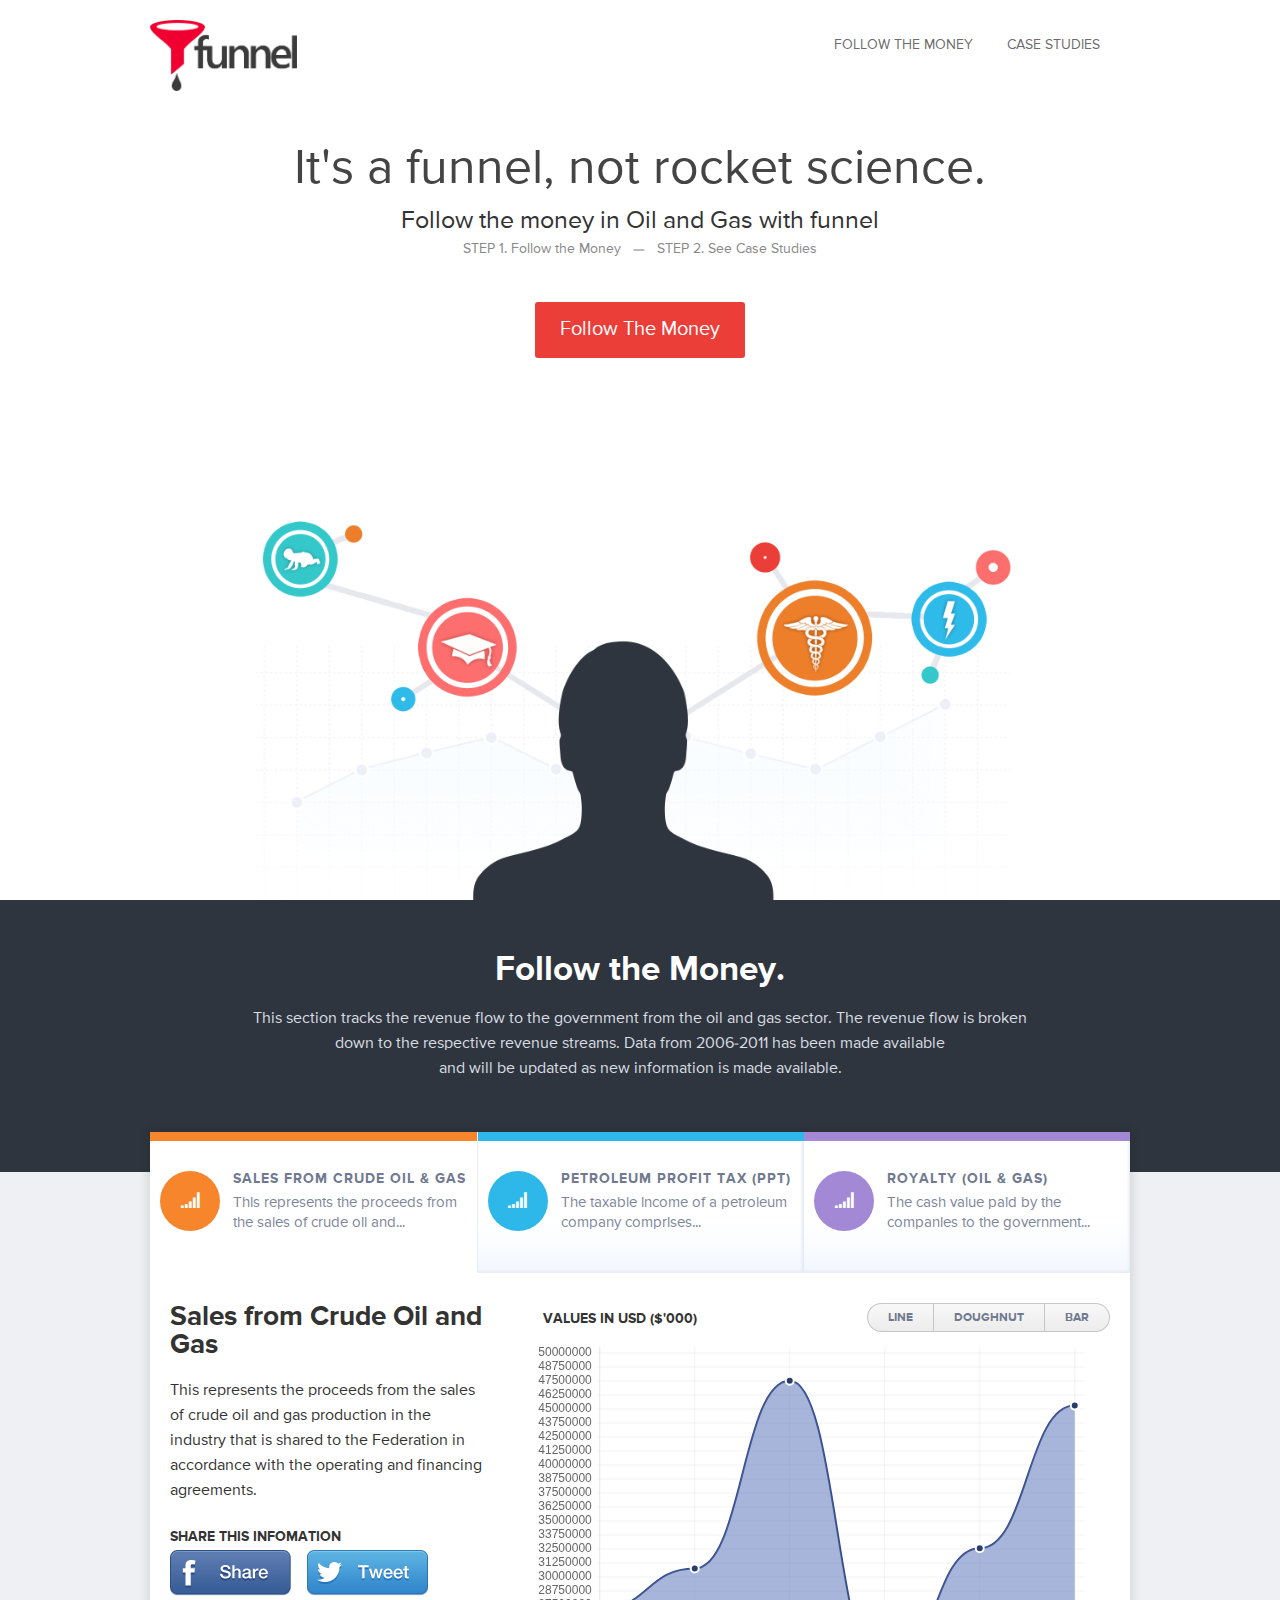
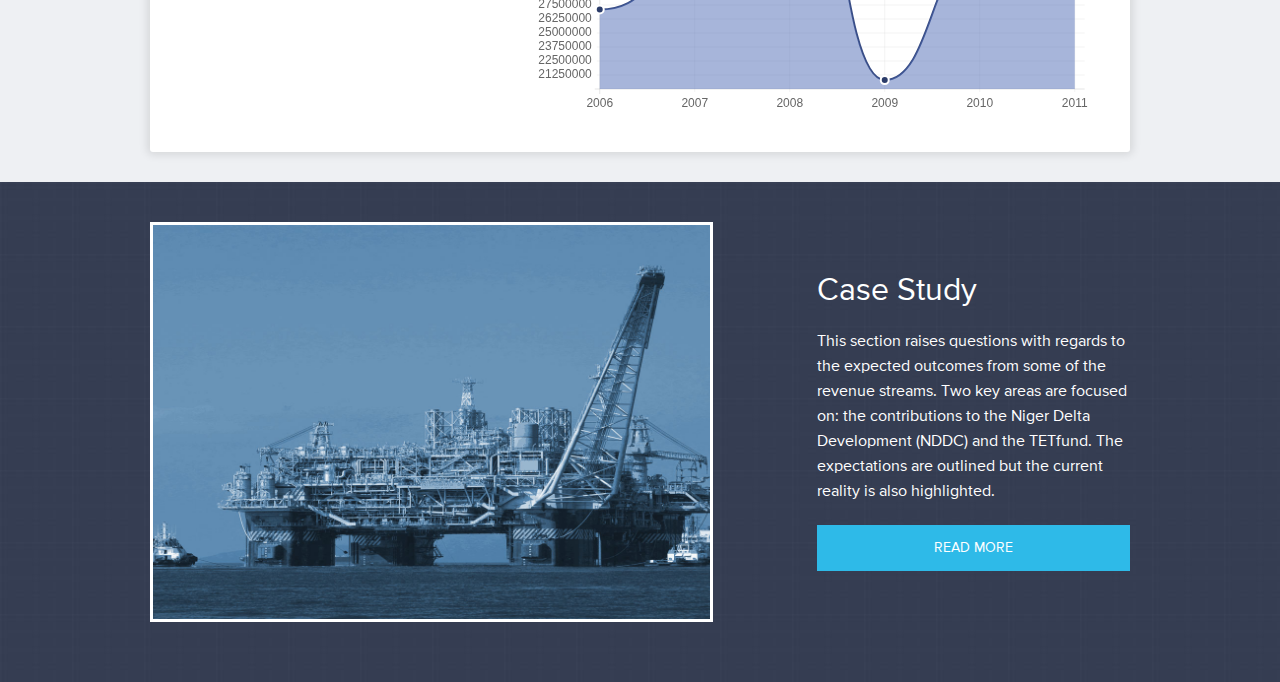
==== index.html @ 8d78d1a8 "DONE" ====
<!DOCTYPE html>
<html>
  <head>
    <meta charset="utf-8">
    <meta name="description" content="">
    <meta name="viewport" content="width=device-width, initial-scale=1">
    <title>Funnel</title>
    <link rel="stylesheet" href="css/gumby.min.css">
    <link rel="stylesheet" href="css/jquery.bxslider.css">
    <link rel="stylesheet" href="css/home.css">
    <link rel="stylesheet" type="text/css" href="css/font-awesome.min.css">
    <!-- FontAwesome support for IE7 -->
    <!--[if lt IE 8]>
      <link rel=stylesheet href="css/font-awesome-ie7.min.css">
    <![endif]-->
    <link rel="stylesheet" href="css/style.css">
    
    <link rel="stylesheet" href="css/new.css">

    <script src="js/libs/jquery-1.8.3.min.js"></script>
    <script src="js/jquery.easing.1.2.js"></script>
    <script src="js/libs/modernizr-2.6.2.min.js"></script>
    <script src="js/imgliquid-min.js"></script>
    <script src="js/libs/gumby.min.js"></script>
    <script src="js/libs/gumby.init.js"></script>
    <script src="js/jquery.bxslider.min.js"></script>
    <script src="js/main.js"></script>
    <script src="js/Chart.min.js"></script>
    <script src="js/funnel-data.js"></script>
    <script src="js/funnel.js"></script>
    
    <script src="js/jquery.anchor-smooth.js"></script>
    <script src="js/new.js"></script>
  </head>
  <body>
  	<div class="page-wrap">
  		<!-- Home Section
      ================================================== -->
  		<section class="home">
  			<div class="container">
  				<div class="row">
                    <div class="twelve columns alpha">
                        <div class="two columns logo">
                            <a href="/dev/funnel/"><img src="img/logo.png" /></a>
                        </div>

                        <div class="seven columns pull_right push_three">
                            <nav class="main-nav">
                                <ul>
                                    <li><a href="#follow-money">follow the money</a></li>
                                    <li><a href="#case-study">case studies</a></li>
                                </ul>
                            </nav>
                        </div>
                    </div>
                    <div class="eleven columns centered home-blurb">
          			    <h1>It's a funnel, not rocket science.</h1>
                        <p>Follow the money in Oil and Gas with funnel
                        <br>
                        <small style="color: #888;">STEP 1. Follow the Money &nbsp;&nbsp;—&nbsp;&nbsp; STEP 2. See Case Studies</small>
                        </p>

                        <div class="three columns centered home-button">
                           <a href="#follow-money">Follow The Money</a>
                        </div>
                    </div>
  				</div>
  			</div>
  		</section>
  		<!-- / home -->

  		<!-- Main Navigation
      ================================================== -->
      <nav class="main-nav" style="display:none">
      	<ul>
      		<li><a href="">follow the money</a></li>
      		<li><a href="">case studies</a></li>
      	</ul>
      </nav>
      <!-- / main-nav -->

      <!-- Follow the Money
      ================================================== -->
      <section class="follow-money" id="follow-money">
      	<div class="section-head">
      		<div class="row">
	      		<h2>Follow the Money.</h2>
	      		<p>This section tracks the revenue flow to the government from the oil and gas sector. The revenue flow is broken <br>down to the respective revenue streams. Data from 2006-2011 has been made available<br> and will be updated as new information is made available.</p>
      		</div>
      	</div>
      	<div class="row data-stage clearfix">
      		<div class="data-tab">
	      		<div class="container">
	      			<div class="carousel-nav">
	      				<a href="" class="prev">
	      					<i class="icon-chevron-sign-left icon-large"></i>
	      				</a>
	      				<a href="" class="next">
	      					<i class="icon-chevron-sign-right icon-large"></i>
	      				</a>
	      			</div>
		      		<ul class="revenue-tabs">
		      			<li class="a revenue-stream active" data-stream="Sales from Crude Oil and Gas" data-content="This represents the proceeds from the sales of crude oil and gas production in the industry that is shared to the Federation in accordance with the operating and financing agreements.">
		      				<a href="">
			      				<div class="tab-cap"></div>
			      				<div class="tab-copy">
			      					<div class="icon"><i class="icon-signal icon-large"></i></div>
				      				<h3>Sales from Crude Oil & Gas</h3>
				      				<p>This represents the proceeds from the sales of crude oil and...</p>
				      			</div>
			      			</a>
		      			</li>
		      			<li class="b revenue-stream" data-stream="Petroleum Profit Tax (PPT)" data-content="The taxable income of a petroleum company comprises proceeds from the sale of oil and related substances used by the company in its own refineries plus any other income of the company incidental to and arising from its petroleum operations.">
		      				<a href="">
			      				<div class="tab-cap"></div>
			      				<div class="tab-copy">
			      					<div class="icon"><i class="icon-signal icon-large"></i></div>
				      				<h3>Petroleum Profit Tax (PPT)</h3>
				      				<p>The taxable income of a petroleum company comprises...
                      </p>
			      				</div>
		      				</a>
		      			</li>
		      			<li class="c revenue-stream" data-stream="Royalty (Oil & Gas)" data-content="The cash value paid by the companies to the government based on a percentage of gross production from the property, free and clear of all costs. Royalties for oil and gas received by the government over the years have been outlined here.">
		      				<a href="">
			      				<div class="tab-cap"></div>
			      				<div class="tab-copy">
			      					<div class="icon"><i class="icon-signal icon-large"></i></div>
				      				<h3>Royalty (Oil &amp; Gas)</h3>
			      					<p>The cash value paid by the companies to the government...</p>
			      				</div>
		      				</a>
		      			</li>
    			 		<li class="a revenue-stream" data-stream="Contributions to NDDC" data-content="The Niger Delta Development Commission (NDDC) is an agency established in 2000 with the primary aim of developing the Niger Delta region, learn more about them <a href='http://www.nddc.gov.ng/' target='_blank'>here</a>.<br><br>All companies operating in the region are required to contribute 3% of their total annual budget to NDDC in order to fund its operations.">
		      				<a href="">
			      				<div class="tab-cap"></div>
			      				<div class="tab-copy">
			      					<div class="icon"><i class="icon-signal icon-large"></i></div>
				      				<h3>Contributions to NDDC</h3>
				      				<p>The NDDC is an agency established in 2000 with the...</p>
				      			</div>
			      			</a>
		      			</li>
		      			<li class="b revenue-stream" data-stream="Education Tax" data-content="An education tax of 2% of assessable profits is imposed on all companies incorporated in Nigeria. This tax is viewed as a social obligation placed on all companies in ensuring that they contribute their own quota in developing educational facilities in the country.">
		      				<a href="">
			      				<div class="tab-cap"></div>
			      				<div class="tab-copy">
			      					<div class="icon"><i class="icon-signal icon-large"></i></div>
				      				<h3>Education Tax</h3>
				      				<p>An education tax of 2% of assessable profits is imposed...</p>
			      				</div>
		      				</a>
		      			</li>
		      			<li class="c revenue-stream" data-stream="Companies Income Tax" data-content="This is payable for each year of assessment of the profits of any company at a rate of 30%. These include profits accruing in, derived form brought into or received from a trade, business or investment.">
		      				<a href="">
			      				<div class="tab-cap"></div>
			      				<div class="tab-copy">
			      					<div class="icon"><i class="icon-signal icon-large"></i></div>
				      				<h3>Companies Income Tax</h3>
			      					<p>This is payable for each year of assessment of the profits...</p>
			      				</div>
		      				</a>
		      			</li>
		      			<li class="a revenue-stream" data-stream="PAYE" data-content="A withholding tax on income payments to employees. Amounts withheld are treated as advance payments of income tax due. They are refundable to the extent they exceed tax as determined on tax returns. PAYE may include withholding the employee portion of insurance contributions or similar social benefit taxes." data-explanation="PAYE (Pay As You Earn) is the system that HM Revenue & Customs (HMRC) uses to collect Income Tax and National Insurance contributions from employees (including directors of limited companies).">
		      				<a href="">
			      				<div class="tab-cap"></div>
			      				<div class="tab-copy">
			      					<div class="icon"><i class="icon-signal icon-large"></i></div>
				      				<h3>PAYE</h3>
				      				<p>A withholding tax on income payments to employees. Amounts...</p>
				      			</div>
			      			</a>
		      			</li>
		      			<li class="b revenue-stream" data-stream="Signature Bonuses" data-content="Payment is made up front to the host country for the right to develop a block commercially before work begins. This system is a widely recognised and legally accepted way for an oil company to secure the right to explore a certain field or block. It is also important to note that paying a signature bonus for a licence does not necessarily imply future revenues for the company from oil production in the same licence." data-explanation="The signature bonus system is common in many oil-producing countries. A payment is made up front to the host country for the right to develop a block commercially before work begins.">
		      				<a href="">
			      				<div class="tab-cap"></div>
			      				<div class="tab-copy">
			      					<div class="icon"><i class="icon-signal icon-large"></i></div>
				      				<h3>Signature Bonuses</h3>
				      				<p>Payment is made up front to the host country for the right to...</p>
			      				</div>
		      				</a>
		      			</li>
		      		</ul>
	      		</div>
	      	</div>
	      	<div class="data-content clearfix twelve columns">
	      		<div class="four columns">
	      			<h4 class="revenue-header">
	      				<span class="revenue-explanation-cont">
		      				<span class="revenue-explanation">
		      					<span class="triangle"></span>
		      				</span>
		      			</span>
	      				<span class="revenue-span">Sales from Crude Oil and Gas</span>
	      			</h4>
	      			<p class="revenue-content">This represents the proceeds from the sales of crude oil and gas production in the industry that is shared to the Federation in accordance with the operating and financing agreements.</p>
	      			<div class="share">
	      				<strong>SHARE THIS INFOMATION</strong>
		      			<ul class="socialShare">
									<li>
										<a href="http://www.facebook.com/sharer/sharer.php?u=" target="_blank" class="shareFb" onclick="return popitup('http://www.facebook.com/sharer/sharer.php?u=http://startupsthisishowdesignworks.com/')">Share (f)</a>
									</li>
									<li>
										<a href="http://twitter.com/intent/tweet?url=http://startupsthisishowdesignworks.com/&amp;text=Startups, This Is How Design Works: A guide to understanding digital %26 physical product design for startups%20by%20@wr&amp;related=wr" target="_blank" class="shareTw">Share (t)</a>
									</li>
								</ul>
							</div>
	      		</div>
	      		<div class="eight columns data-charts">
	      			<div class="controls clearfix">
		      			<span class="key-label"><strong>VALUES IN USD ($'000)</strong></span>
		      			<div class="pills">
		      				<ul>
		      					<li class="left-pill chart-style" data-chart="line"><a href="">Line</a></li>
		      					<li class="chart-style" data-chart="doughnut"><a href="">Doughnut</a></li>
		      					<li class="right-pill chart-style" data-chart="bar"><a href="">Bar</a></li>
		      				</ul>
		      			</div>
	      			</div>
	      			<div id"chart-div" style="width: 570px;height:370px">
	      				<canvas id="chart" width="570" height="370"></canvas>
	      			</div>
	      			<ul class="legend">
	      				<li>2006</li>
	      			    <li>2007</li>
	      			    <li>2008</li>
	      			    <li>2009</li>
	      			    <li>2010</li>
	      			    <li>2011</li>
	      			</ul>
	      		</div>
	      	</div>
      	</div>
      </section>
      <section class="case-study" id="case-study">
        <div class="container">
          <div class="row">
            <div class="seven columns">
              <div class="image">
                <img src="img/oil.jpg" alt="">
              </div>
            </div>
            <div class="four columns push_one case-content">
              <h2> Case Study </h2>
              <p>This section raises questions with regards to the expected outcomes from some of the revenue streams. Two key areas are focused on: the contributions to the Niger Delta Development (NDDC) and the TETfund. The expectations are outlined but the current reality is also highlighted.</p>
              <div>
                 <a href="case-study.html">Read More</a>
              </div>
            </div>
          </div>
        </div>
      </section>

  	</div>

    <script>
    	$(function() {
    		var slider = $('.revenue-tabs').bxSlider({
				  minSlides: 3,
				  maxSlides: 3,
				  slideWidth: 980,
				  slideMargin: 0,
				  pager: false,
				  infiniteLoop: false,
				  pagerType: 'short'
				});

				$("a.next").on("click", function() {
					slider.goToNextSlide();
					return false;
				})
				$("a.prev").on("click", function() {
					slider.goToPrevSlide();
					return false;
				})
    	});
    </script>
  </body>
</html>
---- css/gumby.min.css ----
@charset "UTF-8";html,body,div,span,applet,object,iframe,h1,h2,h3,h4,h5,h6,p,blockquote,pre,a,abbr,acronym,address,big,cite,code,del,dfn,em,img,ins,kbd,q,s,samp,small,strike,strong,sub,sup,tt,var,b,u,i,center,dl,dt,dd,ol,ul,li,fieldset,form,label,legend,table,caption,tbody,tfoot,thead,tr,th,td,article,aside,canvas,details,embed,figure,figcaption,footer,header,hgroup,menu,nav,output,ruby,section,summary,time,mark,audio,video{margin:0;padding:0;border:0;font:inherit;font-size:100%;vertical-align:baseline}html{line-height:1}ol,ul{list-style:none}table{border-collapse:collapse;border-spacing:0}caption,th,td{text-align:left;font-weight:normal;vertical-align:middle}q,blockquote{quotes:none}q:before,q:after,blockquote:before,blockquote:after{content:"";content:none}a img{border:0}article,aside,details,figcaption,figure,footer,header,hgroup,menu,nav,section,summary{display:block}* html{font-size:87.5%}html{font-size:14px;line-height:1.85714em}html *{-webkit-box-sizing:border-box;-moz-box-sizing:border-box;box-sizing:border-box}body{background:white;font-family:"Helvetica Neue", Helvetica, Arial, sans-serif;font-weight:400;color:#555;position:relative;-webkit-font-smoothing:antialiased}@media only screen and (max-width:767px){body{-webkit-text-size-adjust:none;-ms-text-size-adjust:none;width:100%;min-width:0}}.ie9{font-family:"Helvetica Neue", Helvetica, Arial, sans-serif}.ie9 *{font-family:"Helvetica Neue", Helvetica, Arial, sans-serif}.hide{display:none}.hide.active,.show{display:block}.fixed{position:fixed}@media only screen and (max-width:768px){.fixed{position:relative!important}}h1,h2,h3,h4,h5,h6{font-family:"Helvetica Neue", Helvetica, Arial, sans-serif;font-weight:Normal;color:#444;text-rendering:optimizeLegibility;padding-top:.312em;line-height:1.32043em;padding-bottom:.312em}h1 a,h2 a,h3 a,h4 a,h5 a,h6 a{color:#d04526}@media only screen and (max-width:767px){h1,h2,h3,h4,h5,h6{word-wrap:break-word}}h1{font-size:59px;font-size:3.6875rem}h1.xlarge{font-size:96px;font-size:6rem}h1.xxlarge{font-size:126px;font-size:7.875rem}h1.absurd{font-size:155px;font-size:9.6875rem}h2{font-size:37px;font-size:2.3125rem}h3{font-size:30px;font-size:1.875rem}h4{font-size:23px;font-size:1.4375rem}h5{font-size:18px;font-size:1.125rem}h6{font-size:14px;font-size:.875rem}@media only screen and (max-width:767px){h1{font-size:37px;font-size:2.3125rem}h2{font-size:36px;font-size:2.25rem}}.subhead{color:#777;font-weight:normal;margin-bottom:20px}p{font-family:"Helvetica Neue", Helvetica, Arial, sans-serif;font-weight:400;font-size:14px;font-size:.875rem;margin-bottom:13px;line-height:1.85714em}p.lead{font-size:17.5px;font-size:1.09375rem;margin-bottom:18px}@media only screen and (max-width:768px){p{font-size:15.4px;font-size:.9625rem;line-height:1.85714em}}a{color:#d04526;text-decoration:none;outline:0;line-height:inherit}a:hover{color:#c03d20}ul,ol{margin-bottom:.312em}ul{list-style:none outside}ol{list-style:decimal;margin-left:30px}ul.square,ul.circle,ul.disc{margin-left:25px}ul.square{list-style:square outside}ul.circle{list-style:circle outside}ul.disc{list-style:disc outside}ul ul{margin:4px 0 5px 25px}ol ol{margin:4px 0 5px 30px}li{padding-bottom:.312em}ul.large li{line-height:21px}dl dt{font-weight:bold;font-size:14px;font-size:.875rem}@media only screen and (max-width:768px){ul,ol,dl,p{text-align:left}}em{font-style:italic;line-height:inherit}strong{font-weight:700;line-height:inherit}small{font-size:56.4%;line-height:inherit}h1 small,h2 small,h3 small,h4 small,h5 small{color:#777}blockquote{line-height:20px;color:#777;margin:0 0 18px;padding:9px 20px 0 19px;border-left:5px solid #ccc}blockquote p{line-height:20px;color:#777}blockquote cite{display:block;font-size:12px;font-size:1.2rem;color:#555}blockquote cite:before{content:"\2014 \0020"}blockquote cite a{color:#555}blockquote cite a:visited{color:#555}hr{border:1px solid #ccc;clear:both;margin:16px 0 18px;height:0}abbr,acronym{text-transform:uppercase;font-size:90%;color:#222;border-bottom:1px solid #ccc;cursor:help}abbr{text-transform:none}@media print{*{background:transparent!important;color:black!important;text-shadow:none!important;filter:none!important;-ms-filter:none!important}p a{color:#555!important;text-decoration:underline}p a:visited{color:#555!important;text-decoration:underline}p a[href]:after{content:" (" attr(href) ")"}abbr[title]:after{content:" (" attr(title) ")"}.ir a:after{content:""}a[href^="javascript:"]:after,a[href^="#"]:after{content:""}pre,blockquote{border:1px solid #999;page-break-inside:avoid}thead{display:table-header-group}tr,img{page-break-inside:avoid}@page{margin:.5cm}p,h2,h3{orphans:3;widows:3}h2,h3{page-break-after:avoid}}.row{width:100%;max-width:980px;min-width:320px;margin:0 auto}@media only screen and (max-width:1000px){.row{padding:0 20px}}.row .row{min-width:0}@media only screen and (max-width:1000px){.row .row{padding:0}}.column,.columns{margin-left:2.04082%;float:left;min-height:1px;position:relative;-webkit-box-sizing:border-box;-moz-box-sizing:border-box;box-sizing:border-box}.column:first-child,.columns:first-child,.alpha{margin-left:0}.column.omega,.columns.omega{float:right}.row .one.column,.row .one.columns,.sixteen.colgrid .row .one.columns{width:6.46259%}.row .two.columns{width:14.96599%}.row .three.columns{width:23.46939%}.row .four.columns{width:31.97279%}.row .five.columns{width:40.47619%}.row .six.columns{width:48.97959%}.row .seven.columns{width:57.48299%}.row .eight.columns{width:65.98639%}.row .nine.columns{width:74.4898%}.row .ten.columns{width:82.9932%}.row .eleven.columns{width:91.4966%}.row .twelve.columns{width:100%}.row .push_one{margin-left:10.54422%}.row .push_one:first-child{margin-left:8.5034%}.row .push_two{margin-left:19.04762%}.row .push_two:first-child{margin-left:17.0068%}.row .push_three{margin-left:27.55102%}.row .push_three:first-child{margin-left:25.5102%}.row .push_four{margin-left:36.05442%}.row .push_four:first-child{margin-left:34.01361%}.row .push_five{margin-left:44.55782%}.row .push_five:first-child{margin-left:42.51701%}.row .push_six{margin-left:53.06122%}.row .push_six:first-child{margin-left:51.02041%}.row .push_seven{margin-left:61.56463%}.row .push_seven:first-child{margin-left:59.52381%}.row .push_eight{margin-left:70.06803%}.row .push_eight:first-child{margin-left:68.02721%}.row .push_nine{margin-left:78.57143%}.row .push_nine:first-child{margin-left:76.53061%}.row .push_ten{margin-left:87.07483%}.row .push_ten:first-child{margin-left:85.03401%}.row .push_eleven{margin-left:95.57823%}.row .push_eleven:first-child{margin-left:93.53741%}.row .one.centered{margin-left:46.76871%}.row .two.centered{margin-left:42.51701%}.row .three.centered{margin-left:38.26531%}.row .four.centered{margin-left:34.01361%}.row .five.centered{margin-left:29.7619%}.row .six.centered{margin-left:25.5102%}.row .seven.centered{margin-left:21.2585%}.row .eight.centered{margin-left:17.0068%}.row .nine.centered{margin-left:12.7551%}.row .ten.centered{margin-left:8.5034%}.row .eleven.centered{margin-left:4.2517%}.sixteen.colgrid .row .one.column,.sixteen.colgrid .row .one.columns{width:4.33673%}.sixteen.colgrid .row .two.columns{width:10.71429%}.sixteen.colgrid .row .three.columns{width:17.09184%}.sixteen.colgrid .row .four.columns{width:23.46939%}.sixteen.colgrid .row .five.columns{width:29.84694%}.sixteen.colgrid .row .six.columns{width:36.22449%}.sixteen.colgrid .row .seven.columns{width:42.60204%}.sixteen.colgrid .row .eight.columns{width:48.97959%}.sixteen.colgrid .row .nine.columns{width:55.35714%}.sixteen.colgrid .row .ten.columns{width:61.73469%}.sixteen.colgrid .row .eleven.columns{width:68.11224%}.sixteen.colgrid .row .twelve.columns{width:74.4898%}.sixteen.colgrid .row .thirteen.columns{width:80.86735%}.sixteen.colgrid .row .fourteen.columns{width:87.2449%}.sixteen.colgrid .row .fifteen.columns{width:93.62245%}.sixteen.colgrid .row .sixteen.columns{width:100%}.sixteen.colgrid .row .push_one{margin-left:8.41837%}.sixteen.colgrid .row .push_one:first-child{margin-left:6.37755%}.sixteen.colgrid .row .push_two{margin-left:14.79592%}.sixteen.colgrid .row .push_two:first-child{margin-left:12.7551%}.sixteen.colgrid .row .push_three{margin-left:21.17347%}.sixteen.colgrid .row .push_three:first-child{margin-left:19.13265%}.sixteen.colgrid .row .push_four{margin-left:27.55102%}.sixteen.colgrid .row .push_four:first-child{margin-left:25.5102%}.sixteen.colgrid .row .push_five{margin-left:33.92857%}.sixteen.colgrid .row .push_five:first-child{margin-left:31.88776%}.sixteen.colgrid .row .push_six{margin-left:40.30612%}.sixteen.colgrid .row .push_six:first-child{margin-left:38.26531%}.sixteen.colgrid .row .push_seven{margin-left:46.68367%}.sixteen.colgrid .row .push_seven:first-child{margin-left:44.64286%}.sixteen.colgrid .row .push_eight{margin-left:53.06122%}.sixteen.colgrid .row .push_eight:first-child{margin-left:51.02041%}.sixteen.colgrid .row .push_nine{margin-left:59.43878%}.sixteen.colgrid .row .push_nine:first-child{margin-left:57.39796%}.sixteen.colgrid .row .push_ten{margin-left:65.81633%}.sixteen.colgrid .row .push_ten:first-child{margin-left:63.77551%}.sixteen.colgrid .row .push_eleven{margin-left:72.19388%}.sixteen.colgrid .row .push_eleven:first-child{margin-left:70.15306%}.sixteen.colgrid .row .push_twelve{margin-left:78.57143%}.sixteen.colgrid .row .push_twelve:first-child{margin-left:76.53061%}.sixteen.colgrid .row .push_thirteen{margin-left:84.94898%}.sixteen.colgrid .row .push_thirteen:first-child{margin-left:82.90816%}.sixteen.colgrid .row .push_fourteen{margin-left:91.32653%}.sixteen.colgrid .row .push_fourteen:first-child{margin-left:89.28571%}.sixteen.colgrid .row .push_fifteen{margin-left:97.70408%}.sixteen.colgrid .row .push_fifteen:first-child{margin-left:95.66327%}.sixteen.colgrid .row .one.centered{margin-left:47.83163%}.sixteen.colgrid .row .two.centered{margin-left:44.64286%}.sixteen.colgrid .row .three.centered{margin-left:41.45408%}.sixteen.colgrid .row .four.centered{margin-left:38.26531%}.sixteen.colgrid .row .five.centered{margin-left:35.07653%}.sixteen.colgrid .row .six.centered{margin-left:31.88776%}.sixteen.colgrid .row .seven.centered{margin-left:28.69898%}.sixteen.colgrid .row .eight.centered{margin-left:25.5102%}.sixteen.colgrid .row .nine.centered{margin-left:22.32143%}.sixteen.colgrid .row .ten.centered{margin-left:19.13265%}.sixteen.colgrid .row .eleven.centered{margin-left:15.94388%}.sixteen.colgrid .row .twelve.centered{margin-left:12.7551%}.sixteen.colgrid .row .thirteen.centered{margin-left:9.56633%}.sixteen.colgrid .row .fourteen.centered{margin-left:6.37755%}.sixteen.colgrid .row .fifteen.centered{margin-left:3.18878%}.pull_right{float:right}.pull_left{float:left}img,object,embed{max-width:100%;height:auto}img{-ms-interpolation-mode:bicubic}#map_canvas img,.map_canvas img{max-width:none!important}.tiles{display:block;overflow:hidden}.tiles>li{display:block;height:auto;float:left;padding-bottom:0}.tiles.two_up{margin-left:-4%}.tiles.two_up>li{margin-left:4%;width:46%}.tiles.three_up,.tiles.four_up{margin-left:-2%}.tiles.three_up>li{margin-left:2%;width:31.3%}.tiles.four_up>li{margin-left:2%;width:23%}.tiles.five_up{margin-left:-1.5%}.tiles.five_up>li{margin-left:1.5%;width:18.5%}.clearfix{*zoom:1}.clearfix:before,.clearfix:after{content:"";display:table}.clearfix:after{clear:both}.row{*zoom:1}.row:before,.row:after{content:"";display:table}.row:after{clear:both}.valign{display:table;width:100%}.valign>div{display:table-cell;vertical-align:middle}.valign ​>article{display:table-cell;vertical-align:middle}@media only screen and (max-width:767px){body{-webkit-text-size-adjust:none;-ms-text-size-adjust:none;width:100%;min-width:0}.container{min-width:0;margin-left:0;margin-right:0}.row{width:100%;min-width:0;margin-left:0;margin-right:0}.row .row .column,.row .row .columns{padding:0}.row .centered{margin:0!important}.column,.columns{width:auto!important;float:none;margin-left:0;margin-right:0}.column:last-child,.columns:last-child{margin-right:0;float:none}[class*="column"]+[class*="column"]:last-child{float:none}[class*="column"]:before{display:table}[class*="column"]:after{display:table;clear:both}[class^="push_"],[class*="push_"]{margin-left:0!important}}.image{line-height:0;margin-bottom:20px}.image.circle{border-radius:50%!important;overflow:hidden;width:auto}.image.rounded{overflow:hidden;-webkit-border-radius:4px 4px;-moz-border-radius:4px 4px;-ms-border-radius:4px 4px;-o-border-radius:4px 4px;border-radius:4px 4px}.image.photo{border:5px solid white;box-shadow:0 0 1px #555}.image.photo.polaroid{padding-bottom:50px;background:#fff}.badge,.label{height:20px;display:inline-block;font-family:Helvetica,arial,verdana,sans-serif;font-weight:bold;line-height:20px;text-align:center;color:#fff}.badge a,.label a{color:#fff}.badge.primary,.label.primary{background:#3085d6}.badge.light,.label.light{background:#fff;color:#555;border:1px solid #f2f2f2}.badge.light a,.label.light a{color:#d04526}.badge.dark,.label.dark{background:#212121}.badge.secondary,.label.secondary{background:#42a35a}.badge.light,.label.light{background:#fff;color:#555;border:1px solid #f2f2f2}.badge.light a,.label.light a{color:#d04526}.badge.dark,.label.dark{background:#212121}.badge.default,.label.default{background:#f2f2f2;color:#555;border:1px solid #f2f2f2}.badge.default:hover,.label.default:hover{border:1px solid #e5e5e5}.badge.default a,.label.default a{color:#555}.badge.light,.label.light{background:#fff;color:#555;border:1px solid #f2f2f2}.badge.light a,.label.light a{color:#d04526}.badge.dark,.label.dark{background:#212121}.badge.info,.label.info{background:#4a4d50}.badge.light,.label.light{background:#fff;color:#555;border:1px solid #f2f2f2}.badge.light a,.label.light a{color:#d04526}.badge.dark,.label.dark{background:#212121}.badge.danger,.label.danger{background:#ca3838}.badge.light,.label.light{background:#fff;color:#555;border:1px solid #f2f2f2}.badge.light a,.label.light a{color:#d04526}.badge.dark,.label.dark{background:#212121}.badge.warning,.label.warning{background:#f6b83f;color:#644405}.badge.warning a,.label.warning a{color:#644405}.badge.light,.label.light{background:#fff;color:#555;border:1px solid #f2f2f2}.badge.light a,.label.light a{color:#d04526}.badge.dark,.label.dark{background:#212121}.badge.success,.label.success{background:#58c026}.badge.light,.label.light{background:#fff;color:#555;border:1px solid #f2f2f2}.badge.light a,.label.light a{color:#d04526}.badge.dark,.label.dark{background:#212121}.badge{padding:0 10px;font-size:14px;font-size:.875rem;-webkit-border-radius:10px;-moz-border-radius:10px;-ms-border-radius:10px;-o-border-radius:10px;border-radius:10px}.label{padding:0 10px;font-size:12px;font-size:.75rem;-webkit-border-radius:2px;-moz-border-radius:2px;-ms-border-radius:2px;-o-border-radius:2px;border-radius:2px}.alert{padding:0 10px;font-family:"Helvetica Neue", Helvetica, Arial, sans-serif;font-weight:600;list-style-type:none;word-wrap:break-word;margin-bottom:7px;font-size:14px;font-size:.875rem;-webkit-border-radius:4px;-moz-border-radius:4px;-ms-border-radius:4px;-o-border-radius:4px;border-radius:4px}.alert.primary{background:#85b7e7;border:1px solid #3085d6;color:#1a5186}.alert.secondary{background:#80cb92;border:1px solid #42a35a;color:#255a32}.alert.default{background:white;border:1px solid #f2f2f2;color:#bfbfbf;color:#555;border:1px solid #f2f2f2}.alert.info{background:#7b8085;border:1px solid #4a4d50;color:#191a1b;color:#f2f2f2}.alert.danger{background:#df8989;border:1px solid #ca3838;color:#7b2121}.alert.warning{background:#fbdca0;border:1px solid #f6b83f;color:#c68609;color:#644405}.alert.success{background:#91e26a;border:1px solid #58c026;color:#316b15}
---- css/home.css ----
.skiplink{
	background: none;
}
.home{
	background: url(../img/home-bg.png) bottom center no-repeat;
	background-size: 60%;
}
.home .twelve.columns.alpha{
	padding-top:20px;
	margin-bottom: 20px;
}
.main-nav{
	text-align: right;
}
.main-nav li{
	display: inline-block;
	margin-right: 30px;
	line-height: 50px;
	text-transform: uppercase;
	font-weight: 500;
}
.main-nav li a{
	color: rgba(68,68,68,.8);
}
.home-blurb{
	margin-top: 20px;
	text-align: center;
}
.home-blurb h1{
	font-size: 50px;
	display: block;
}
.home-blurb p{
	margin-top: 10px;
	font-size: 25px;
}
.home-button {
	margin-top: 40px;
}
.home-blurb .home-button a{
	background: #eb3e38;
}
.home-button a{
	display: block;
	font-size: 20px;
	color: #fff;
	padding: 15px 20px;
	text-align: :center;
	-webkit-transition: all 0.3s ease-in 0s;
	-moz-transition: all 0.3s ease-in 0s;
	transition: all 0.3s ease-in 0s;
	-webkit-appearance: none;
	-moz-appearance: none;
	border-radius:3px;
}
.home-button .home-button a:hover{
	background: #b22c28;
}

.follow-money{
	z-index: 0;
}
.case-study{
	background: url(../img/case-study.jpg) repeat;
	z-index: 99;
	margin-top: -20px !important;
	padding: 40px 0;

}

.case-study .seven.columns .image{
	height: 400px;
	border: 3px solid rgba(255,255,255,1);
}
.case-content{
	margin-top: 50px;
	color: #ffffff;
}
.case-content h2{
	margin-bottom: 20px;
	color: #ffffff;
}

.case-content a{
	margin-top: 20px;
	display: block;
	padding: 10px 20px;
	text-align: center;
	background: #2ebae8;
	display: block;
	text-transform: uppercase;
	color: #ffffff;
}

.case-content p{
	color: #ffffff;
}

.pair .middle{
	margin: 0 !important;
}
.case-box{
	background: #ffffff;
	margin-bottom: 50px;
	border-radius: 3px;
}
.case-box .image{
	width: 100%;
	height: 160px;
	margin: 0;
	border-radius: 3px 3px 0 0;
}
.case-box .title{
	margin: 0;
	padding: 15px 10px;
	position: relative;
}
.case-box .title h3{
	font-size: 16px;
	text-transform: uppercase;
	font-weight: 600;
	color: #ffffff;
	text-shadow: 0px 1px 0 rgba(0,0,0,0.2);
}

.case-box p{
	padding: 15px;
	font-size: 14px;
}

.vision .case-box .title{
 background: #F7852B;
}
.reality .case-box .title{
 background: #2DB8E9;
}
.arrow{
	position: absolute;
}
.arrow-right {
	width: 0;
	height: 0;
	border-top: 15px solid transparent;
	border-bottom: 15px solid transparent;

	border-left: 15px solid #f7852b;
	right: -10px;
	top:10px;
}
.arrow-left {
	width: 0;
	height: 0;
	left: -10px;
	top:10px;
	border-top: 10px solid transparent;
	border-bottom: 10px solid transparent;

	border-right:10px solid #2db8e9;
}
---- css/style.css ----
@font-face{font-family:'FontAwesome';src:url('../font/fontawesome-webfont.eot?v=3.0.1');src:url('../font/fontawesome-webfont.eot?#iefix&v=3.0.1') format('embedded-opentype'),url('../font/fontawesome-webfont.woff?v=3.0.1') format('woff'),url('../font/fontawesome-webfont.ttf?v=3.0.1') format('truetype');font-weight:normal;font-style:normal}@font-face{font-family:'proxima-nova';src:url('../font/proximanova-webfont.eot');src:url('../font/proximanova-webfont.eot?#iefix') format('embedded-opentype'),url('../font/proximanova-webfont.woff') format('woff'),url('../font/proximanova-webfont.ttf') format('truetype');font-weight:normal;font-style:normal}@font-face{font-family:'proxima-nova';src:url('../font/proximanova-thin-webfont.eot');src:url('../font/proximanova-thin-webfont.eot?#iefix') format('embedded-opentype'),url('../font/proximanova-thin-webfont.woff') format('woff'),url('../font/proximanova-thin-webfont.ttf') format('truetype');font-weight:100;font-style:normal}@font-face{font-family:'proxima-nova';src:url('../font/proximanova-bold-webfont.eot');src:url('../font/proximanova-bold-webfont.eot?#iefix') format('embedded-opentype'),url('../font/proximanova-bold-webfont.woff') format('woff'),url('../font/proximanova-bold-webfont.ttf') format('truetype');font-weight:bold;font-style:normal}*,body{color:#333;margin:0;padding:0;font-family:"proxima-nova","Helvetica Neue","Helvetica",Arial,sans-serif;-webkit-font-smoothing:antialiased}h1,h2,h3,h4,h5,h6,p{font-family:"proxima-nova","Helvetica Neue","Helvetica",Arial,sans-serif;margin:0;padding:0;line-height:normal}ul,li{margin:0;padding:0}p{font-size:16px;font-weight:normal;line-height:25px}.section-head{padding:50px 0 90px;text-align:center}.section-head h2{font-size:2.5em;font-weight:bold;color:#fff}.section-head p{margin-top:15px;color:#d8dee3;font-size:16px}.follow-money{padding-bottom:50px;background:#eef0f3}.follow-money .section-head{background:#2f353e}.follow-money .data-stage{padding-bottom:40px;margin-top:-40px;background-color:#fff;-webkit-border-radius:3px;-moz-border-radius:3px;-ms-border-radius:3px;-o-border-radius:3px;border-radius:3px;box-shadow:0 0 8px 3px rgba(0,0,0,0.1)}.follow-money .data-tab{background-color:#f7f8fa;position:relative}.follow-money .data-tab:hover .carousel-nav a{opacity:1}.follow-money .data-tab .carousel-nav{position:absolute;background:transparent;width:100%;height:141px}.follow-money .data-tab .carousel-nav a{display:block;width:60px;height:60px;top:60px;font-size:2.3em;opacity:0;-webkit-transition:all .3s ease-out;-moz-transition:all .3s ease-out;-o-transition:all .3s ease-out;transition:all .3s ease-out}.follow-money .data-tab .carousel-nav a i{color:#2f353e}.follow-money .data-tab .carousel-nav .prev{position:absolute;left:-46px}.follow-money .data-tab .carousel-nav .next{position:absolute;right:-70px}.follow-money .data-tab li{background-color:white;background-image:url(../img/shaded-tab.png);background-position:-207px 9px;background-repeat:no-repeat;color:#2f353e;float:left;width:33.33333%;height:141px}.follow-money .data-tab li a{display:block;height:100%}.follow-money .data-tab li.active{background:white;border:1px solid #e7ecf7;border-bottom:0;border-left:0;border-top:0}.follow-money .data-tab li h3{display:block}.follow-money .data-tab li .tab-cap{height:9px;width:100%}.follow-money .data-tab li .tab-copy{padding:30px 10px 10px}.follow-money .data-tab li .tab-copy h3{font-family:proxima-nova,sans-serif;text-transform:uppercase;font-size:1.005em;letter-spacing:1px;font-weight:700;color:#70798f}.follow-money .data-tab li .tab-copy p{margin:5px 0 0;text-transform:none;font-weight:400;line-height:1.3em;font-size:15px;color:#7c859a}.follow-money .data-tab li .tab-copy .icon{float:left;-webkit-border-radius:50%;-moz-border-radius:50%;-ms-border-radius:50%;-o-border-radius:50%;border-radius:50%;width:60px;height:60px;line-height:60px;text-align:center;margin-right:13px}.follow-money .data-tab li .tab-copy .icon i{color:white}.follow-money .data-tab li.a .tab-cap{background:#f7852b}.follow-money .data-tab li.a .icon{background-color:#f7852b}.follow-money .data-tab li.b .tab-cap{background:#2db8e9}.follow-money .data-tab li.b .icon{background-color:#2db8e9}.follow-money .data-tab li.c .tab-cap{background:#a288d5}.follow-money .data-tab li.c .icon{background-color:#a288d5}.follow-money .data-tab li.d .tab-cap{background:#75ab05}.follow-money .data-tab li.d .icon{background-color:#75ab05}.follow-money .data-content canvas{float:left;margin-left:20px}.follow-money .data-content .socialShare{padding:0;margin:0;float:left;list-style-type:none}.follow-money .data-content .socialShare a{width:125px;height:46px;display:block;text-indent:-9999px;margin-right:7px}.follow-money .data-content .socialShare li{float:left;margin:0}.follow-money .data-content .socialShare li .shareFb{background:url('../img/shareFb@2x.png') no-repeat;background-size:121px 138px;width:130px}.follow-money .data-content .socialShare li .shareCount{background:url('../img/shareBubble@2x.png') no-repeat;background-size:75px 46px}.follow-money .data-content .socialShare li .shareTw{background:url('../img/shareTw@2x.png') no-repeat;background-size:121px 138px;width:130px}.follow-money .data-content h4{font-size:2em;line-height:1;font-weight:bold;margin:30px 0 20px}.follow-money .data-content p{margin-bottom:20px}.follow-money .data-content .data-charts{padding-top:30px}.follow-money .data-content .data-charts .key-label{color:#444;margin-bottom:10px;float:left;padding-top:3px}.follow-money .data-content .data-charts .controls{padding:0 40px}.follow-money .data-content .data-charts .pills{float:right}.follow-money .data-content .data-charts .pills li{float:left;background-color:#f8f8f8;background-image:-webkit-gradient(linear,left top,left bottom,from(#f8f8f8),to(#ececec));background-image:-webkit-linear-gradient(top,#f8f8f8,#ececec);background-image:-moz-linear-gradient(top,#f8f8f8,#ececec);background-image:-ms-linear-gradient(top,#f8f8f8,#ececec);background-image:-o-linear-gradient(top,#f8f8f8,#ececec);background-image:linear-gradient(top,#f8f8f8,#ececec);filter:progid:DXImageTransform.Microsoft.gradient(startColorStr='#f8f8f8',EndColorStr='#ececec');border:1px solid #c6c6c6;padding:0 20px;cursor:pointer}.follow-money .data-content .data-charts .pills li a{color:#70798f;font-weight:bold;text-transform:uppercase;font-size:12px}.follow-money .data-content .data-charts .pills .left-pill{border-radius:20px 0 0 20px;border-right:0}.follow-money .data-content .data-charts .pills .right-pill{border-radius:0 20px 20px 0;border-left:0}
---- css/new.css ----
.revenue-header {
	cursor: pointer;
	position: relative;
}

.revenue-explanation-cont {
	display: none;
	position: absolute;
	opacity: 0;
	height: 0;
	overflow: hidden;
	left: -20px;
	top: 25px;
	padding: 10px;
	
	-webkit-transition:all 300ms;
	   -moz-transition:all 300ms;
		-ms-transition:all 300ms;
		 -o-transition:all 300ms;
		 	transition:all 300ms;
}

.revenue-header:hover .revenue-explanation-cont {
	opacity: 1;
	height: 210px;
}

.revenue-header:hover .revenue-explanation {
	opacity: 1;
	height: auto;
}

.revenue-explanation {
	display: block !important;
	font-weight: 300;
	padding: 15px;
	width: 100%;
	background: #eee;
	font-size: 14px;
	border-radius: 5px;
}

.triangle {
	width: 0px;
	height: 0px;
	border-style: solid;
	border-width: 0 10px 10px 10px;
	border-color: transparent transparent #eee transparent;
	position: absolute;
	top: -10px;
}

/* Legend */
.legend {
	list-style-type: none;
	width: 100%;
	text-align: center;
	margin-top: 30px;
	display: none;
}

.legend li {
	display: inline-block;
	margin-right: 15px;
	border-left-width: 20px;
	height: 20px;
	line-height: 20px;
	padding-left: 5px;
	border-style: solid;
}

.legend li:nth-of-type(1) {
	border-color: #F7852B;
}

.legend li:nth-of-type(2) {
	border-color: #2DB8E9;
}

.legend li:nth-of-type(3) {
	border-color: #A288D5;
}

.legend li:nth-of-type(4) {
	border-color: #114F5D;
}

.legend li:nth-of-type(5) {
	border-color: #EB3E38;
}

.legend li:nth-of-type(6) {
	border-color: #34C8CA;
}
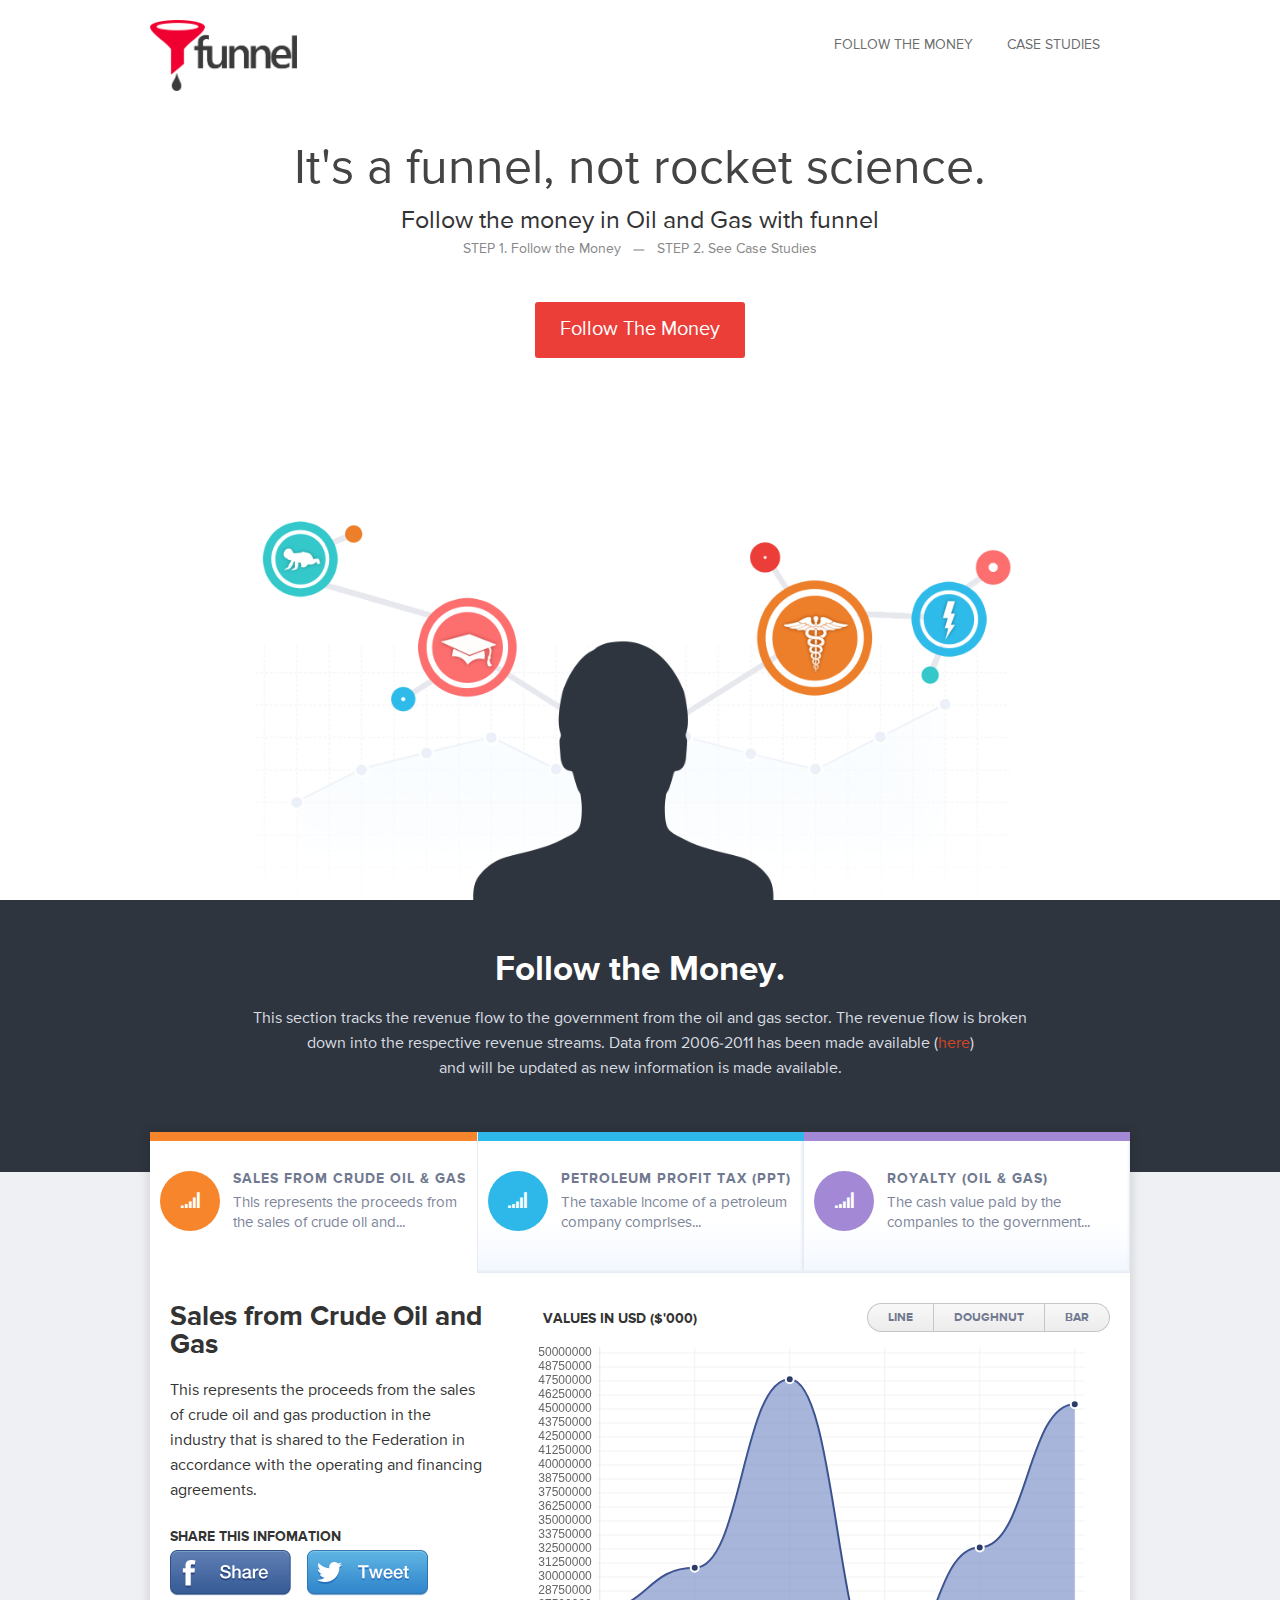
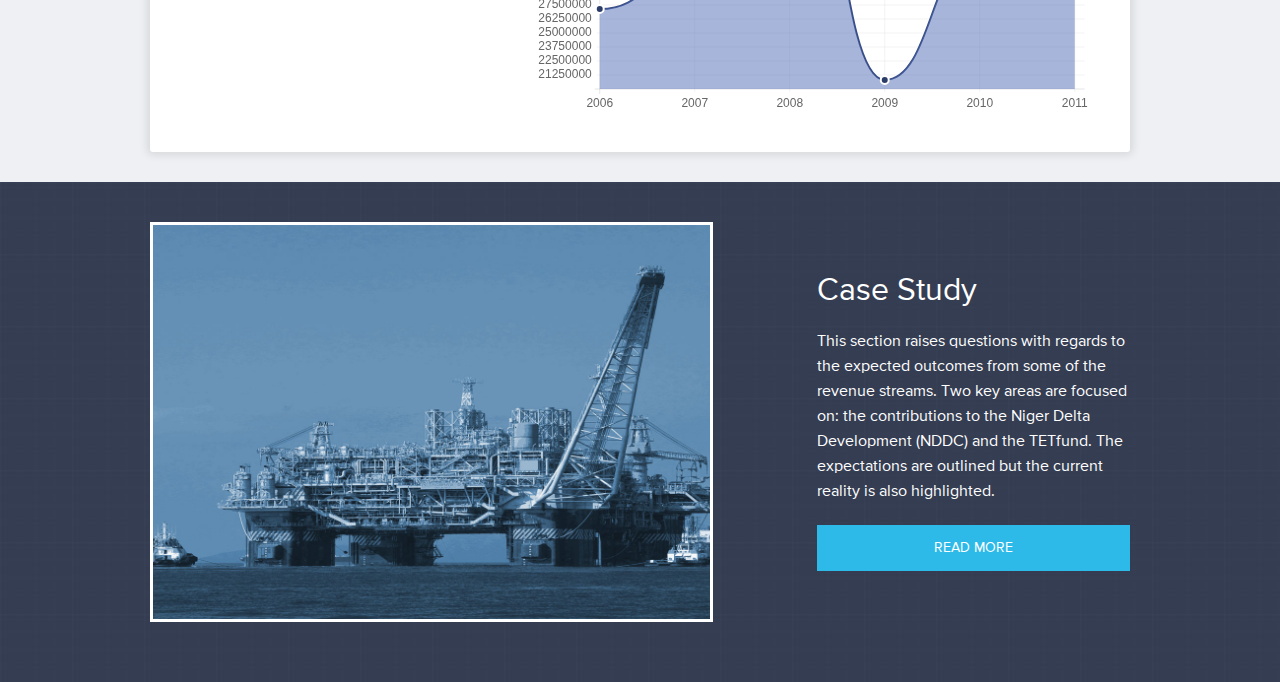
==== commit b1baca4a: "Gramatic fix, add link to data" ====
--- a/index.html
+++ b/index.html
@@ -85,7 +85,7 @@
       	<div class="section-head">
       		<div class="row">
 	      		<h2>Follow the Money.</h2>
-	      		<p>This section tracks the revenue flow to the government from the oil and gas sector. The revenue flow is broken <br>down to the respective revenue streams. Data from 2006-2011 has been made available<br> and will be updated as new information is made available.</p>
+	      		<p>This section tracks the revenue flow to the government from the oil and gas sector. The revenue flow is broken <br>down into the respective revenue streams. Data from 2006-2011 has been made available (<a href="https://docs.google.com/spreadsheet/ccc?key=0Am--MqhHp69hdEFrWUlUdnpDQXJtV3puVUtNNmdnYVE&usp=sharing#gid=21" target="_blank">here</a>)<br> and will be updated as new information is made available.</p>
       		</div>
       	</div>
       	<div class="row data-stage clearfix">
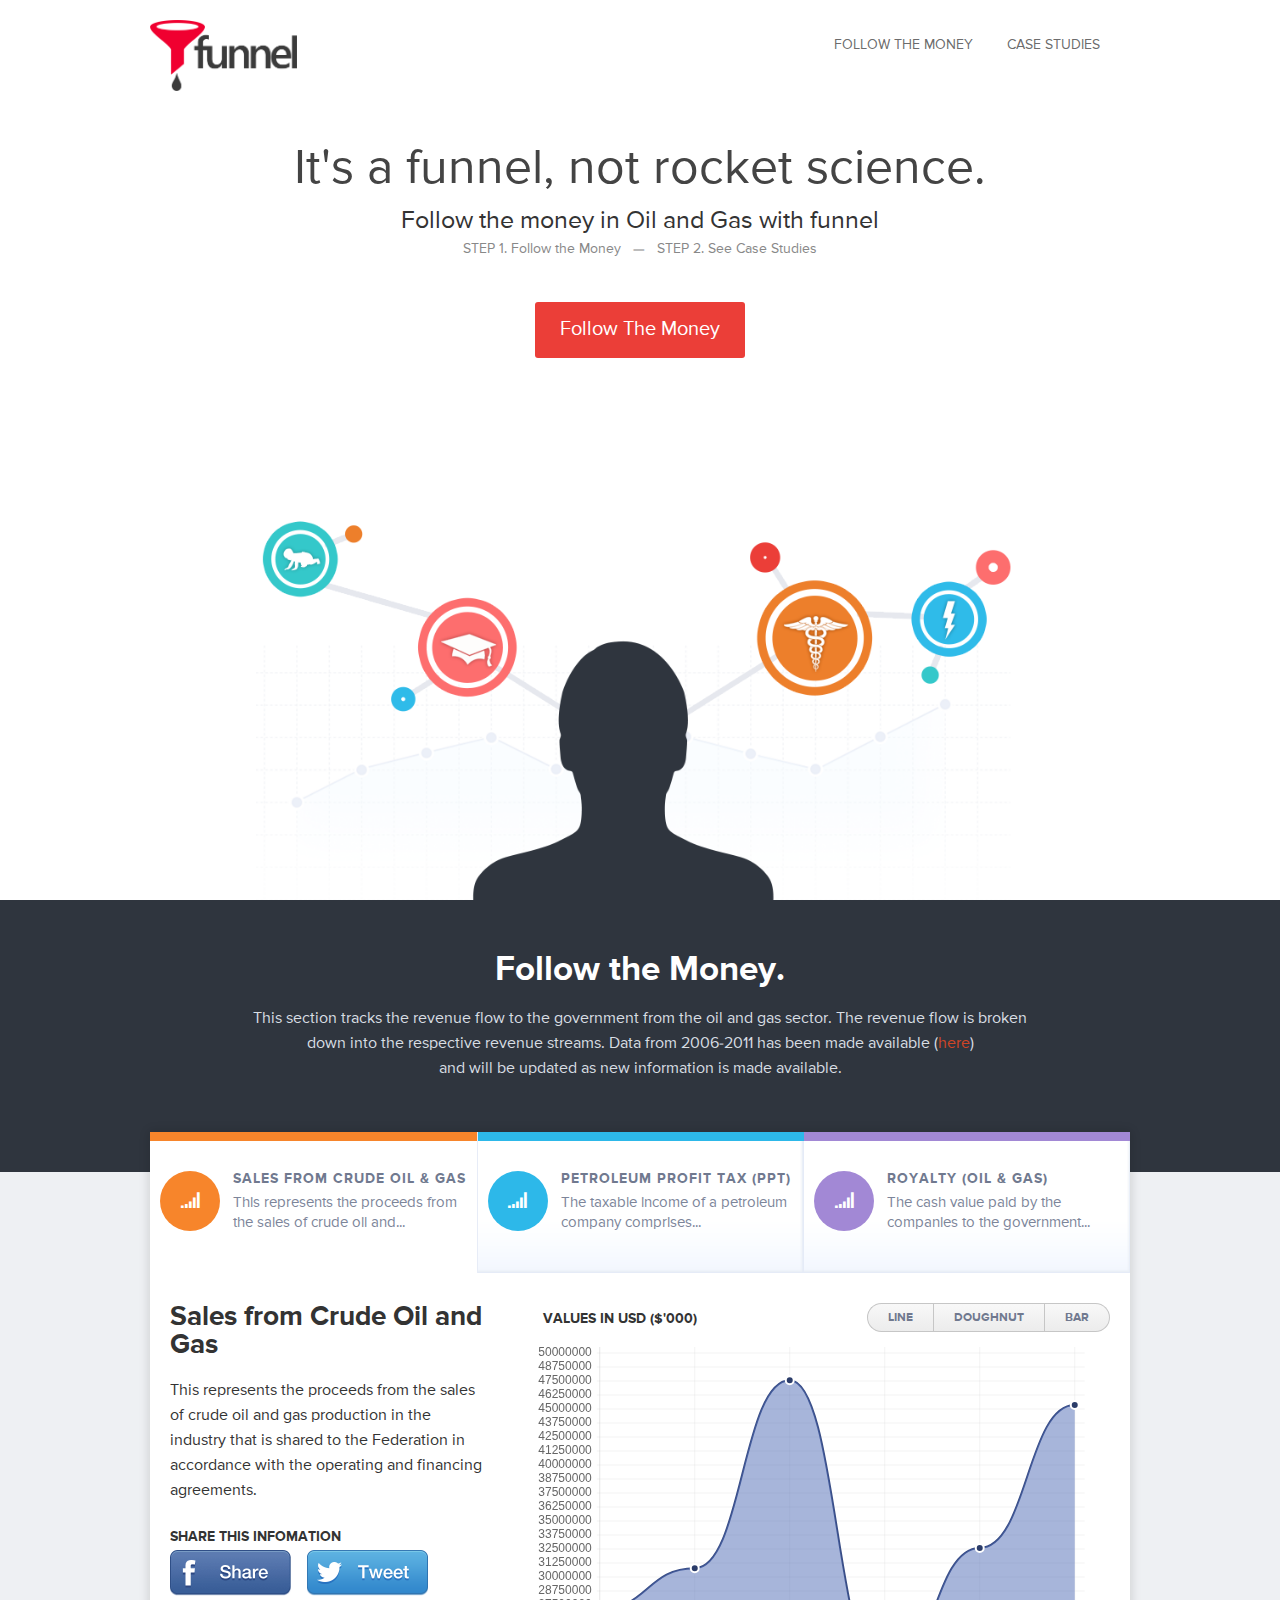
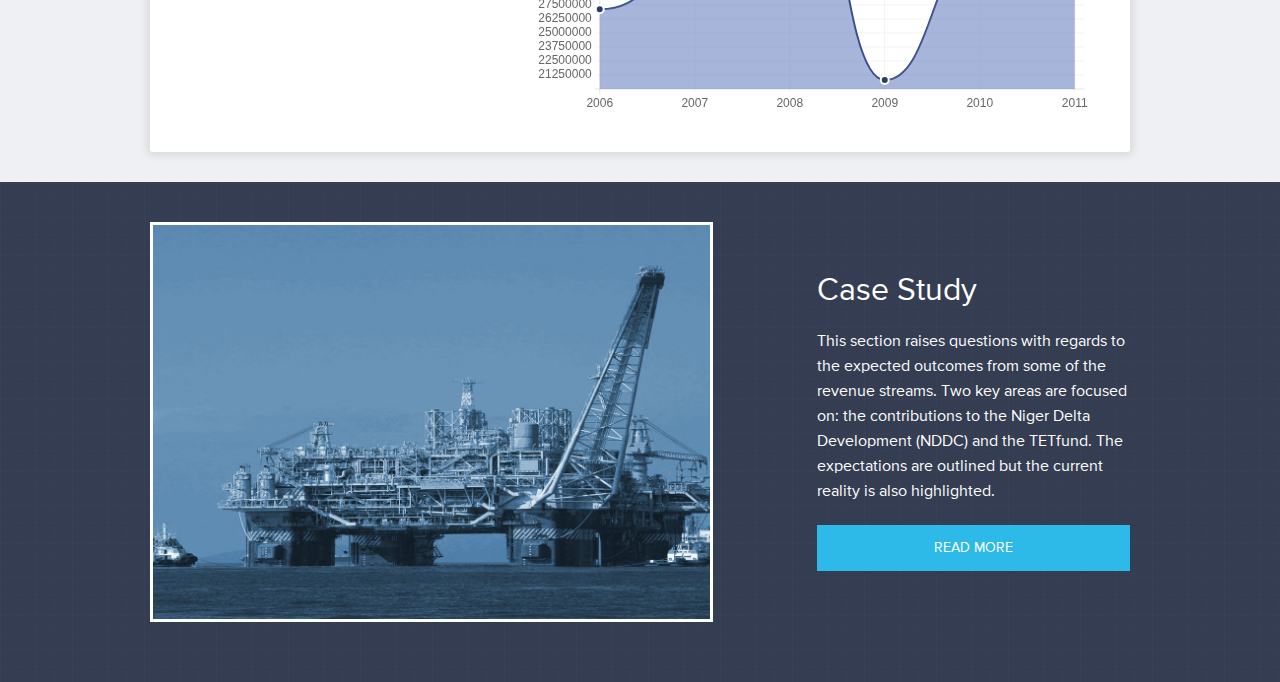
==== commit 0ce6ab37: "Hi adam" ====
--- a/index.html
+++ b/index.html
@@ -41,7 +41,7 @@
   				<div class="row">
                     <div class="twelve columns alpha">
                         <div class="two columns logo">
-                            <a href="/dev/funnel/"><img src="img/logo.png" /></a>
+                            <a href="/"><img src="img/logo.png" /></a>
                         </div>
 
                         <div class="seven columns pull_right push_three">
--- a/css/new.css
+++ b/css/new.css
@@ -91,4 +91,10 @@
 
 .legend li:nth-of-type(6) {
 	border-color: #34C8CA;
+}
+
+@media screen and (max-width:960px) {
+	.prev, .next {
+		display: none !important;
+	}
 }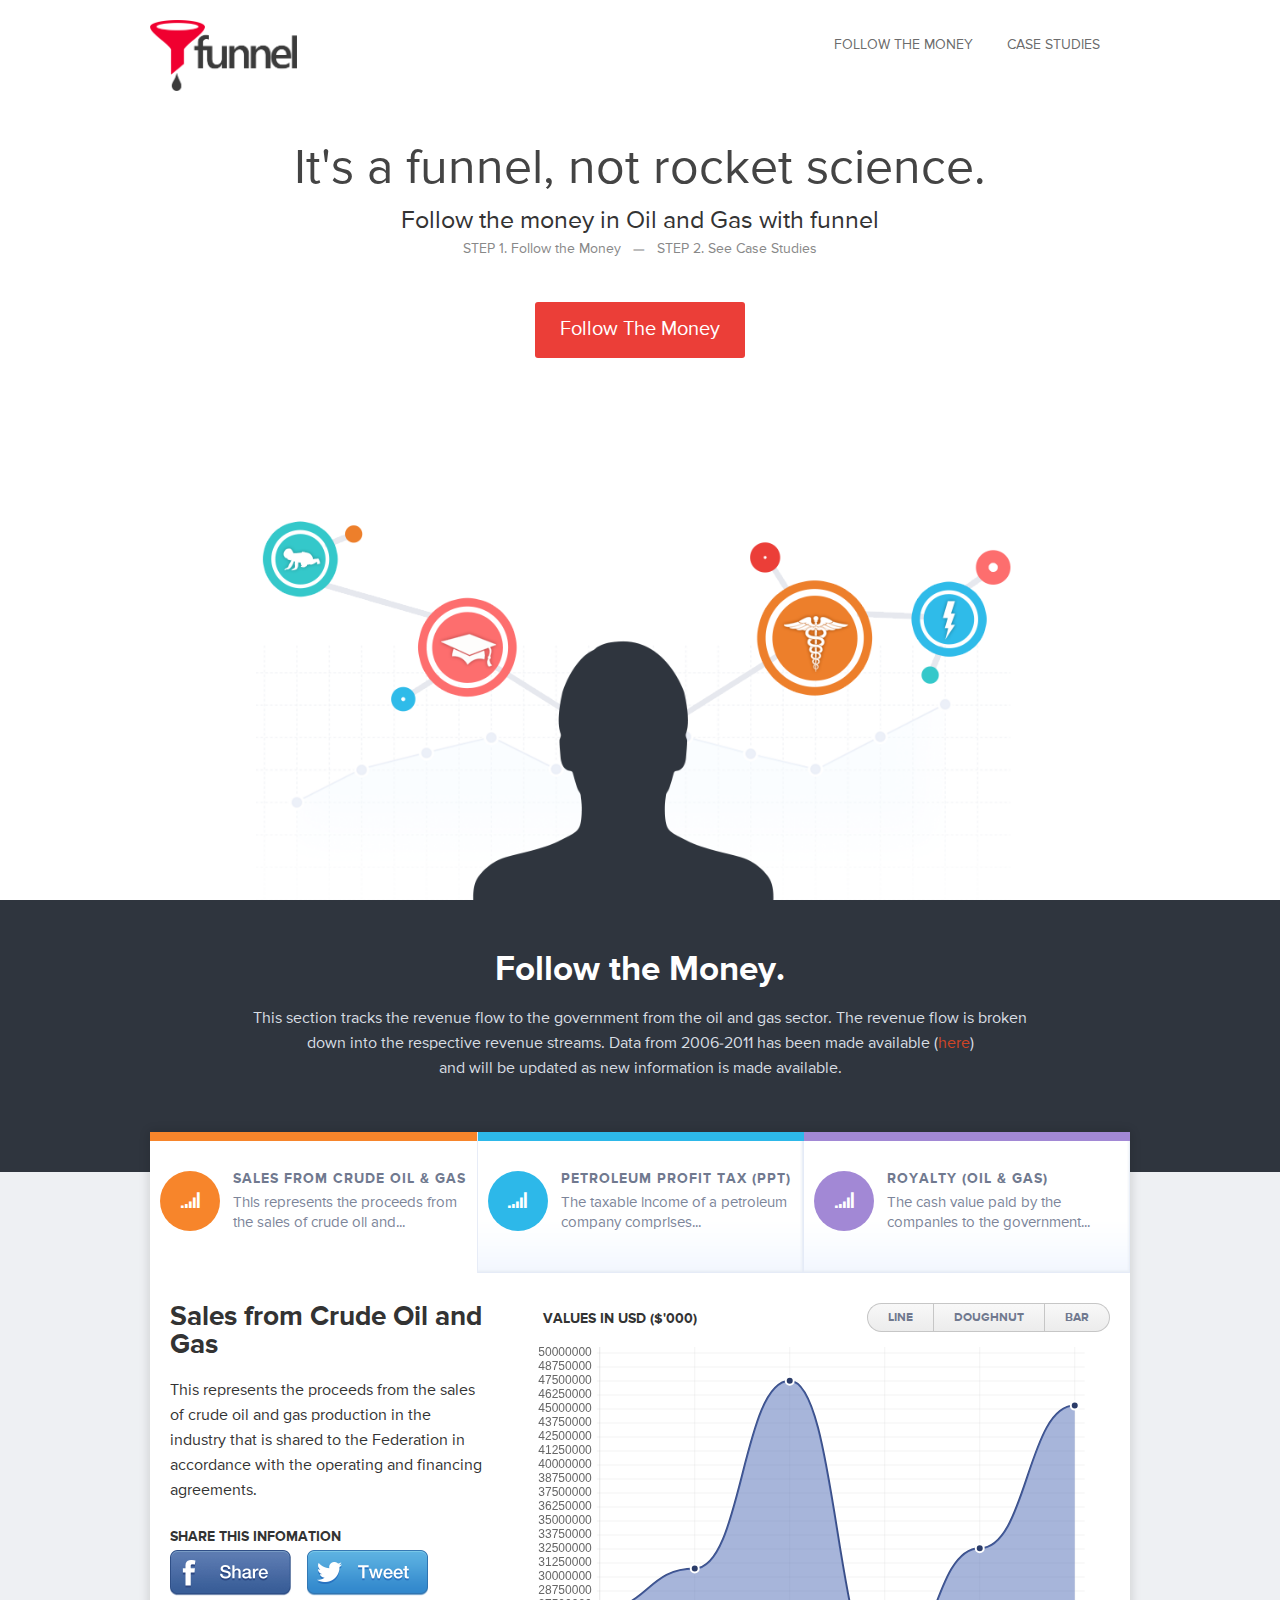
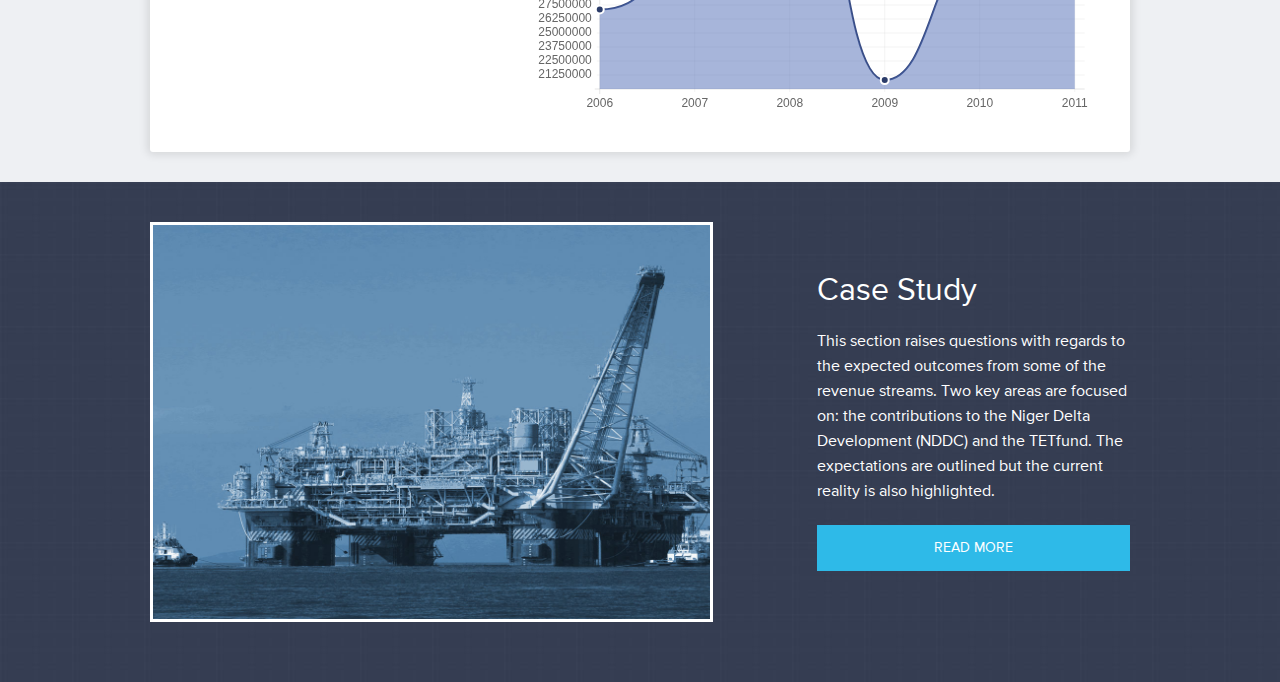
==== commit 8112d446: "Hey Adam!" ====
--- a/index.html
+++ b/index.html
@@ -3,7 +3,7 @@
   <head>
     <meta charset="utf-8">
     <meta name="description" content="">
-    <meta name="viewport" content="width=device-width, initial-scale=1">
+    <meta name="viewport" content="width=device-width, initial-scale=1, user-scaleable=no, maximum-scale=1">
     <title>Funnel</title>
     <link rel="stylesheet" href="css/gumby.min.css">
     <link rel="stylesheet" href="css/jquery.bxslider.css">
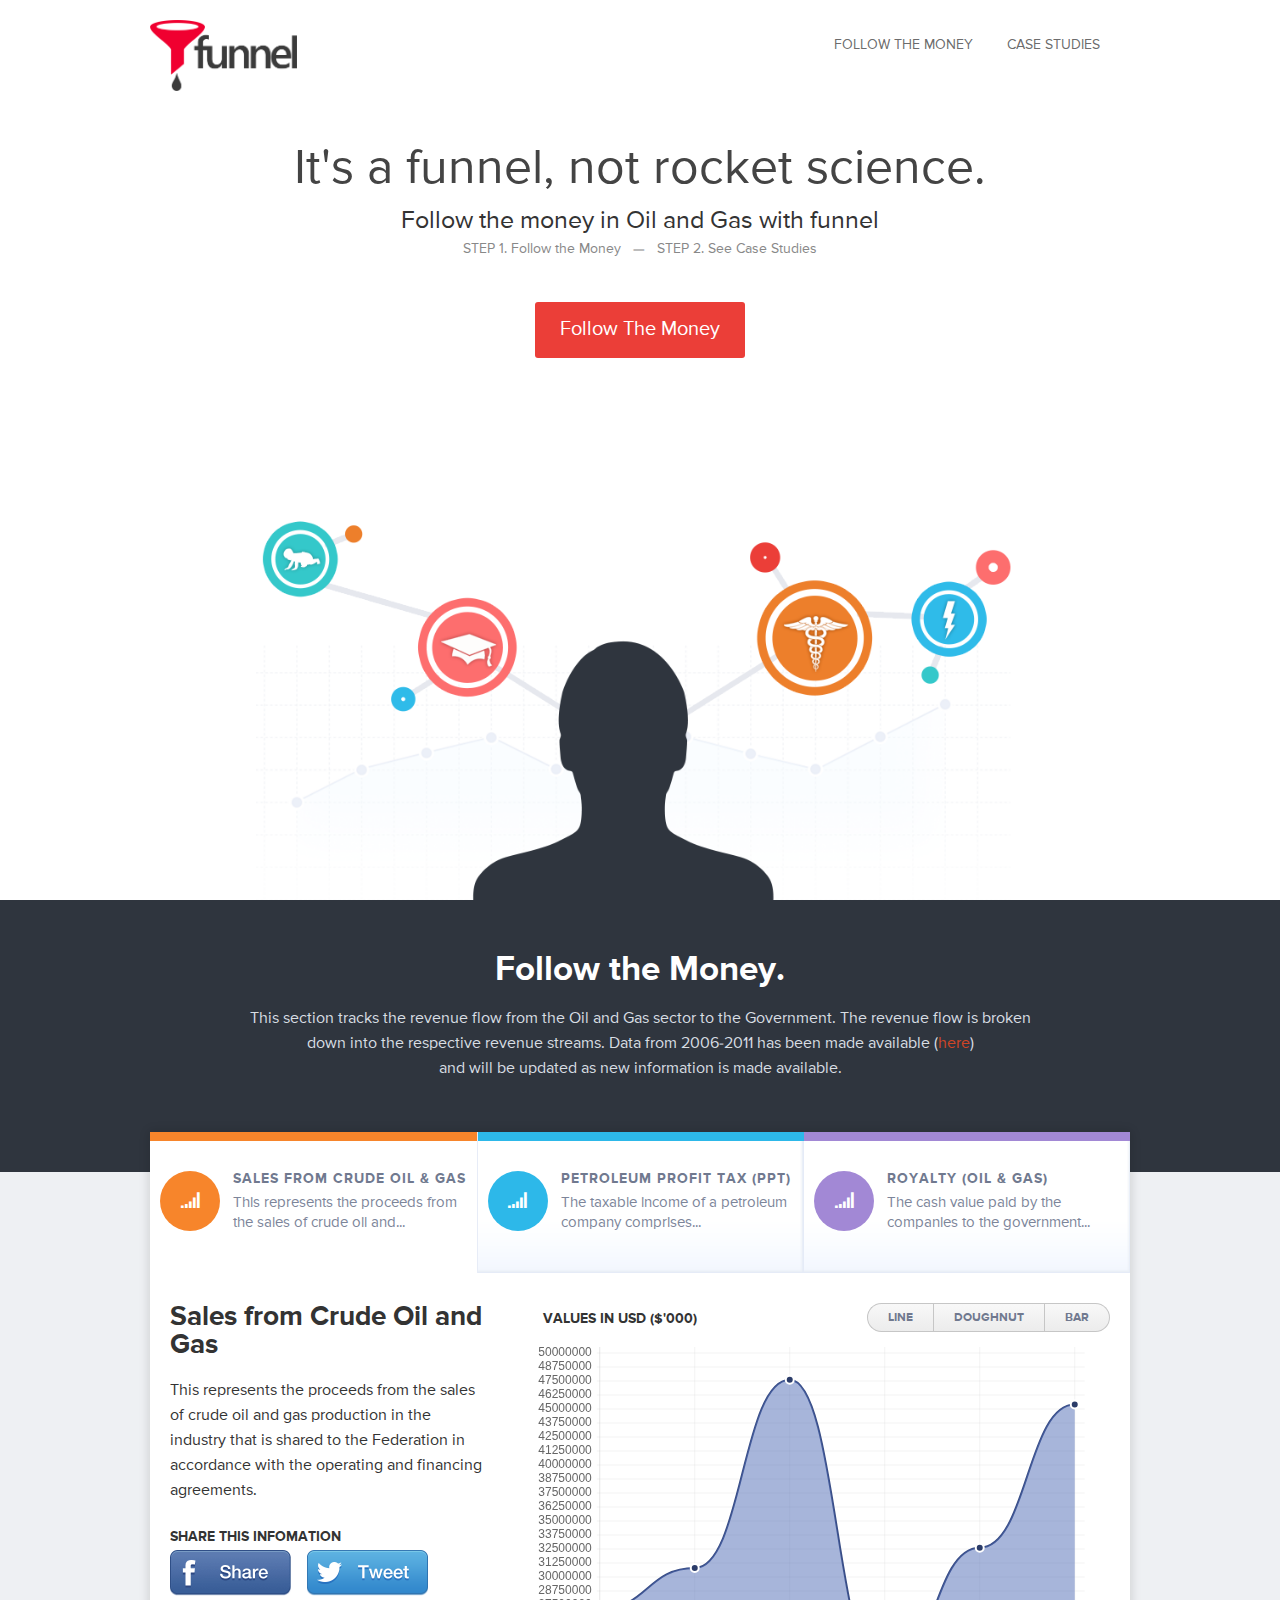
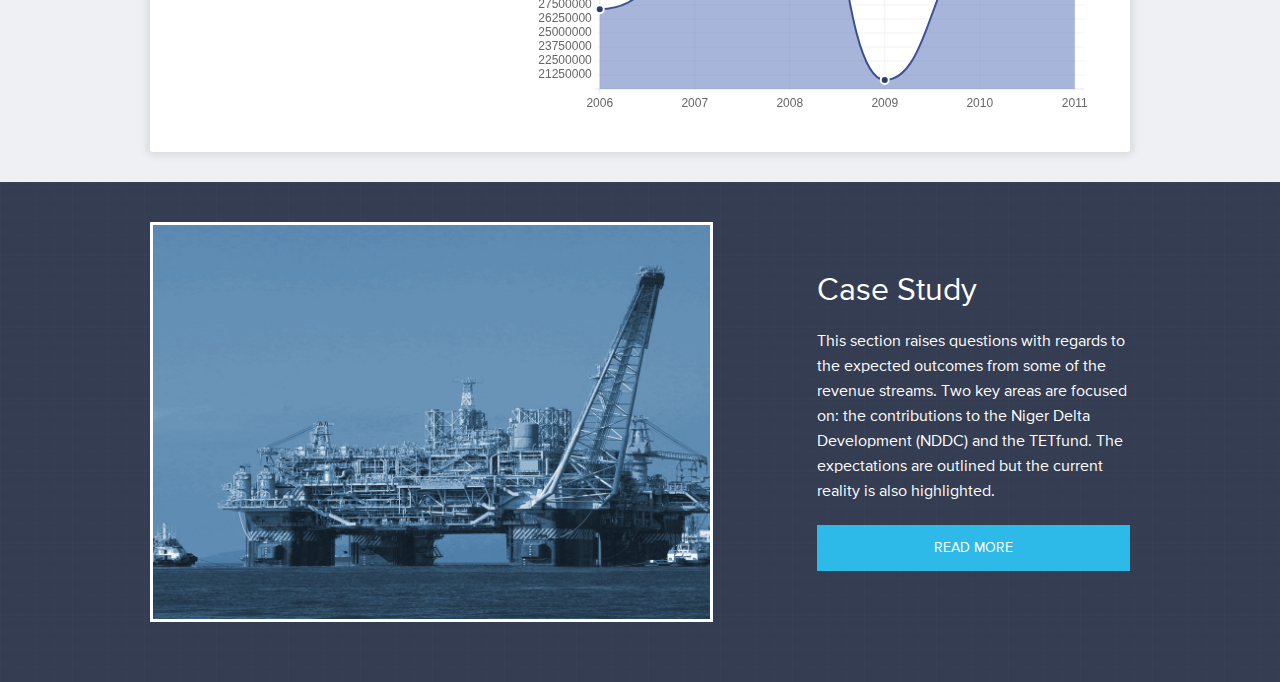
==== commit 096bce8b: "Grammar." ====
--- a/index.html
+++ b/index.html
@@ -85,7 +85,7 @@
       	<div class="section-head">
       		<div class="row">
 	      		<h2>Follow the Money.</h2>
-	      		<p>This section tracks the revenue flow to the government from the oil and gas sector. The revenue flow is broken <br>down into the respective revenue streams. Data from 2006-2011 has been made available (<a href="https://docs.google.com/spreadsheet/ccc?key=0Am--MqhHp69hdEFrWUlUdnpDQXJtV3puVUtNNmdnYVE&usp=sharing#gid=21" target="_blank">here</a>)<br> and will be updated as new information is made available.</p>
+	      		<p>This section tracks the revenue flow from the Oil and Gas sector to the Government. The revenue flow is broken <br>down into the respective revenue streams. Data from 2006-2011 has been made available (<a href="https://docs.google.com/spreadsheet/ccc?key=0Am--MqhHp69hdEFrWUlUdnpDQXJtV3puVUtNNmdnYVE&usp=sharing#gid=21" target="_blank">here</a>)<br> and will be updated as new information is made available.</p>
       		</div>
       	</div>
       	<div class="row data-stage clearfix">
